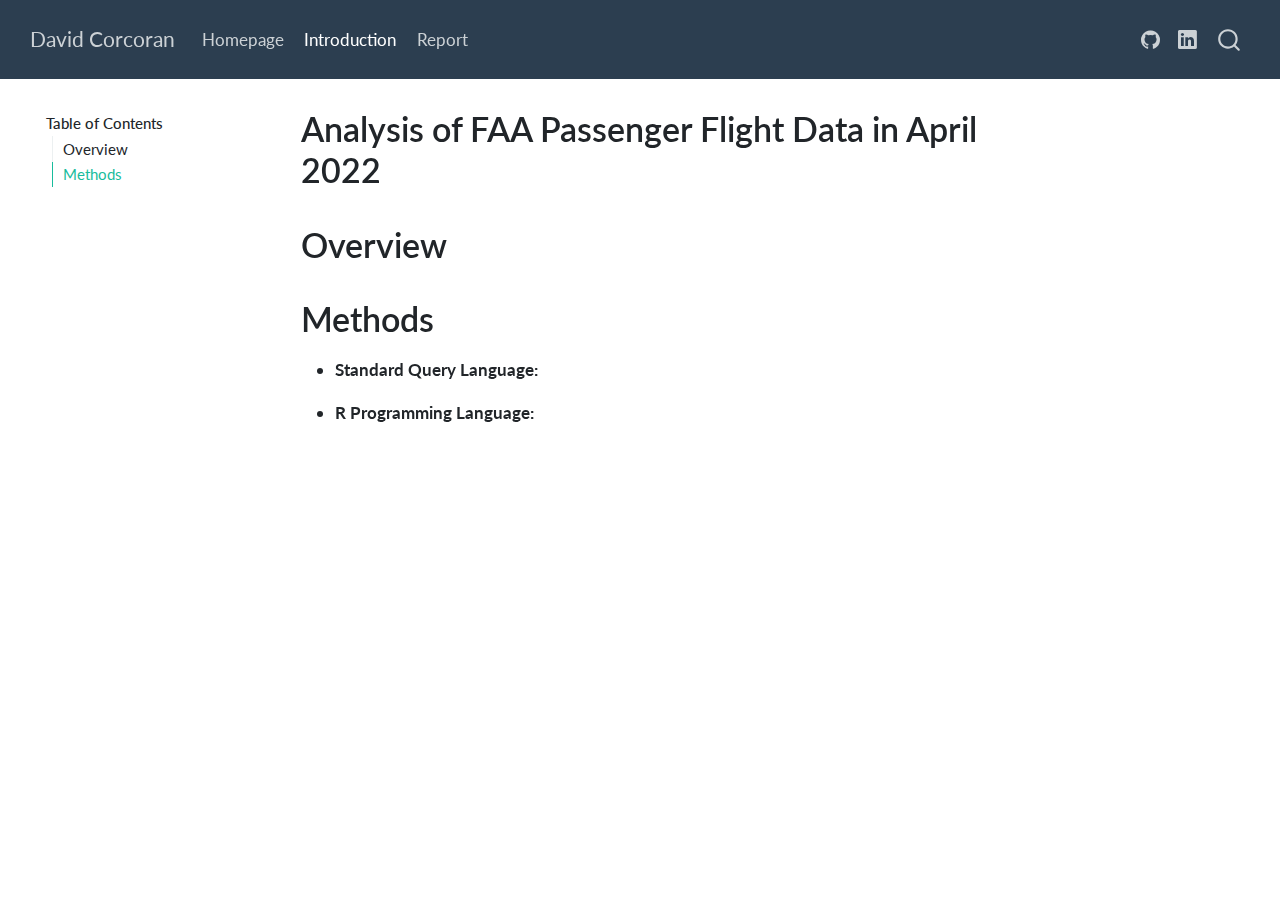
==== 6300-Project/index.html @ 446bc96a "initialize" ====
<!DOCTYPE html>
<html xmlns="http://www.w3.org/1999/xhtml" lang="en" xml:lang="en"><head>

<meta charset="utf-8">
<meta name="generator" content="quarto-1.5.54">

<meta name="viewport" content="width=device-width, initial-scale=1.0, user-scalable=yes">


<title>Analysis of FAA Passenger Flight Data in April 2022 – David Corcoran</title>
<style>
code{white-space: pre-wrap;}
span.smallcaps{font-variant: small-caps;}
div.columns{display: flex; gap: min(4vw, 1.5em);}
div.column{flex: auto; overflow-x: auto;}
div.hanging-indent{margin-left: 1.5em; text-indent: -1.5em;}
ul.task-list{list-style: none;}
ul.task-list li input[type="checkbox"] {
  width: 0.8em;
  margin: 0 0.8em 0.2em -1em; /* quarto-specific, see https://github.com/quarto-dev/quarto-cli/issues/4556 */ 
  vertical-align: middle;
}
</style>


<script src="site_libs/quarto-nav/quarto-nav.js"></script>
<script src="site_libs/quarto-nav/headroom.min.js"></script>
<script src="site_libs/clipboard/clipboard.min.js"></script>
<script src="site_libs/quarto-search/autocomplete.umd.js"></script>
<script src="site_libs/quarto-search/fuse.min.js"></script>
<script src="site_libs/quarto-search/quarto-search.js"></script>
<meta name="quarto:offset" content="./">
<script src="site_libs/quarto-html/quarto.js"></script>
<script src="site_libs/quarto-html/popper.min.js"></script>
<script src="site_libs/quarto-html/tippy.umd.min.js"></script>
<script src="site_libs/quarto-html/anchor.min.js"></script>
<link href="site_libs/quarto-html/tippy.css" rel="stylesheet">
<link href="site_libs/quarto-html/quarto-syntax-highlighting.css" rel="stylesheet" id="quarto-text-highlighting-styles">
<script src="site_libs/bootstrap/bootstrap.min.js"></script>
<link href="site_libs/bootstrap/bootstrap-icons.css" rel="stylesheet">
<link href="site_libs/bootstrap/bootstrap.min.css" rel="stylesheet" id="quarto-bootstrap" data-mode="light">
<script id="quarto-search-options" type="application/json">{
  "location": "navbar",
  "copy-button": false,
  "collapse-after": 3,
  "panel-placement": "end",
  "type": "overlay",
  "limit": 50,
  "keyboard-shortcut": [
    "f",
    "/",
    "s"
  ],
  "show-item-context": false,
  "language": {
    "search-no-results-text": "No results",
    "search-matching-documents-text": "matching documents",
    "search-copy-link-title": "Copy link to search",
    "search-hide-matches-text": "Hide additional matches",
    "search-more-match-text": "more match in this document",
    "search-more-matches-text": "more matches in this document",
    "search-clear-button-title": "Clear",
    "search-text-placeholder": "",
    "search-detached-cancel-button-title": "Cancel",
    "search-submit-button-title": "Submit",
    "search-label": "Search"
  }
}</script>


</head>

<body class="floating nav-fixed">

<div id="quarto-search-results"></div>
  <header id="quarto-header" class="headroom fixed-top">
    <nav class="navbar navbar-expand-lg " data-bs-theme="dark">
      <div class="navbar-container container-fluid">
      <div class="navbar-brand-container mx-auto">
    <a class="navbar-brand" href="./index.html">
    <span class="navbar-title">David Corcoran</span>
    </a>
  </div>
            <div id="quarto-search" class="" title="Search"></div>
          <button class="navbar-toggler" type="button" data-bs-toggle="collapse" data-bs-target="#navbarCollapse" aria-controls="navbarCollapse" role="menu" aria-expanded="false" aria-label="Toggle navigation" onclick="if (window.quartoToggleHeadroom) { window.quartoToggleHeadroom(); }">
  <span class="navbar-toggler-icon"></span>
</button>
          <div class="collapse navbar-collapse" id="navbarCollapse">
            <ul class="navbar-nav navbar-nav-scroll me-auto">
  <li class="nav-item">
    <a class="nav-link" href="https://corcoran.georgetown.domains/Homepage/index.html"> 
<span class="menu-text">Homepage</span></a>
  </li>  
  <li class="nav-item">
    <a class="nav-link active" href="./index.html" aria-current="page"> 
<span class="menu-text">Introduction</span></a>
  </li>  
  <li class="nav-item">
    <a class="nav-link" href="./report.html"> 
<span class="menu-text">Report</span></a>
  </li>  
</ul>
            <ul class="navbar-nav navbar-nav-scroll ms-auto">
  <li class="nav-item compact">
    <a class="nav-link" href="https://github.com/dcorcoran7"> <i class="bi bi-github" role="img" aria-label="GitHub">
</i> 
<span class="menu-text"></span></a>
  </li>  
  <li class="nav-item compact">
    <a class="nav-link" href="https://www.linkedin.com/in/david-corcoran-70677917a/"> <i class="bi bi-linkedin" role="img" aria-label="LinkedIn">
</i> 
<span class="menu-text"></span></a>
  </li>  
</ul>
          </div> <!-- /navcollapse -->
            <div class="quarto-navbar-tools">
</div>
      </div> <!-- /container-fluid -->
    </nav>
</header>
<!-- content -->
<div id="quarto-content" class="quarto-container page-columns page-rows-contents page-layout-article page-navbar">
<!-- sidebar -->
  <nav id="quarto-sidebar" class="sidebar collapse collapse-horizontal quarto-sidebar-collapse-item sidebar-navigation floating overflow-auto">
    <nav id="TOC" role="doc-toc" class="toc-active">
    <h2 id="toc-title">Table of Contents</h2>
   
  <ul>
  <li><a href="#overview" id="toc-overview" class="nav-link active" data-scroll-target="#overview">Overview</a></li>
  <li><a href="#methods" id="toc-methods" class="nav-link" data-scroll-target="#methods">Methods</a></li>
  </ul>
</nav>
</nav>
<div id="quarto-sidebar-glass" class="quarto-sidebar-collapse-item" data-bs-toggle="collapse" data-bs-target=".quarto-sidebar-collapse-item"></div>
<!-- margin-sidebar -->
    <div id="quarto-margin-sidebar" class="sidebar margin-sidebar zindex-bottom">
    </div>
<!-- main -->
<main class="content" id="quarto-document-content">

<header id="title-block-header" class="quarto-title-block default">
<div class="quarto-title">
<h1 class="title">Analysis of FAA Passenger Flight Data in April 2022</h1>
</div>



<div class="quarto-title-meta">

    
  
    
  </div>
  


</header>


<section id="overview" class="level1">
<h1>Overview</h1>
</section>
<section id="methods" class="level1">
<h1>Methods</h1>
<ul>
<li><p><strong>Standard Query Language:</strong></p></li>
<li><p><strong>R Programming Language:</strong></p></li>
</ul>


</section>

<a onclick="window.scrollTo(0, 0); return false;" role="button" id="quarto-back-to-top"><i class="bi bi-arrow-up"></i> Back to top</a></main> <!-- /main -->
<script id="quarto-html-after-body" type="application/javascript">
window.document.addEventListener("DOMContentLoaded", function (event) {
  const toggleBodyColorMode = (bsSheetEl) => {
    const mode = bsSheetEl.getAttribute("data-mode");
    const bodyEl = window.document.querySelector("body");
    if (mode === "dark") {
      bodyEl.classList.add("quarto-dark");
      bodyEl.classList.remove("quarto-light");
    } else {
      bodyEl.classList.add("quarto-light");
      bodyEl.classList.remove("quarto-dark");
    }
  }
  const toggleBodyColorPrimary = () => {
    const bsSheetEl = window.document.querySelector("link#quarto-bootstrap");
    if (bsSheetEl) {
      toggleBodyColorMode(bsSheetEl);
    }
  }
  toggleBodyColorPrimary();  
  const icon = "";
  const anchorJS = new window.AnchorJS();
  anchorJS.options = {
    placement: 'right',
    icon: icon
  };
  anchorJS.add('.anchored');
  const isCodeAnnotation = (el) => {
    for (const clz of el.classList) {
      if (clz.startsWith('code-annotation-')) {                     
        return true;
      }
    }
    return false;
  }
  const onCopySuccess = function(e) {
    // button target
    const button = e.trigger;
    // don't keep focus
    button.blur();
    // flash "checked"
    button.classList.add('code-copy-button-checked');
    var currentTitle = button.getAttribute("title");
    button.setAttribute("title", "Copied!");
    let tooltip;
    if (window.bootstrap) {
      button.setAttribute("data-bs-toggle", "tooltip");
      button.setAttribute("data-bs-placement", "left");
      button.setAttribute("data-bs-title", "Copied!");
      tooltip = new bootstrap.Tooltip(button, 
        { trigger: "manual", 
          customClass: "code-copy-button-tooltip",
          offset: [0, -8]});
      tooltip.show();    
    }
    setTimeout(function() {
      if (tooltip) {
        tooltip.hide();
        button.removeAttribute("data-bs-title");
        button.removeAttribute("data-bs-toggle");
        button.removeAttribute("data-bs-placement");
      }
      button.setAttribute("title", currentTitle);
      button.classList.remove('code-copy-button-checked');
    }, 1000);
    // clear code selection
    e.clearSelection();
  }
  const getTextToCopy = function(trigger) {
      const codeEl = trigger.previousElementSibling.cloneNode(true);
      for (const childEl of codeEl.children) {
        if (isCodeAnnotation(childEl)) {
          childEl.remove();
        }
      }
      return codeEl.innerText;
  }
  const clipboard = new window.ClipboardJS('.code-copy-button:not([data-in-quarto-modal])', {
    text: getTextToCopy
  });
  clipboard.on('success', onCopySuccess);
  if (window.document.getElementById('quarto-embedded-source-code-modal')) {
    // For code content inside modals, clipBoardJS needs to be initialized with a container option
    // TODO: Check when it could be a function (https://github.com/zenorocha/clipboard.js/issues/860)
    const clipboardModal = new window.ClipboardJS('.code-copy-button[data-in-quarto-modal]', {
      text: getTextToCopy,
      container: window.document.getElementById('quarto-embedded-source-code-modal')
    });
    clipboardModal.on('success', onCopySuccess);
  }
    var localhostRegex = new RegExp(/^(?:http|https):\/\/localhost\:?[0-9]*\//);
    var mailtoRegex = new RegExp(/^mailto:/);
      var filterRegex = new RegExp('/' + window.location.host + '/');
    var isInternal = (href) => {
        return filterRegex.test(href) || localhostRegex.test(href) || mailtoRegex.test(href);
    }
    // Inspect non-navigation links and adorn them if external
 	var links = window.document.querySelectorAll('a[href]:not(.nav-link):not(.navbar-brand):not(.toc-action):not(.sidebar-link):not(.sidebar-item-toggle):not(.pagination-link):not(.no-external):not([aria-hidden]):not(.dropdown-item):not(.quarto-navigation-tool):not(.about-link)');
    for (var i=0; i<links.length; i++) {
      const link = links[i];
      if (!isInternal(link.href)) {
        // undo the damage that might have been done by quarto-nav.js in the case of
        // links that we want to consider external
        if (link.dataset.originalHref !== undefined) {
          link.href = link.dataset.originalHref;
        }
      }
    }
  function tippyHover(el, contentFn, onTriggerFn, onUntriggerFn) {
    const config = {
      allowHTML: true,
      maxWidth: 500,
      delay: 100,
      arrow: false,
      appendTo: function(el) {
          return el.parentElement;
      },
      interactive: true,
      interactiveBorder: 10,
      theme: 'quarto',
      placement: 'bottom-start',
    };
    if (contentFn) {
      config.content = contentFn;
    }
    if (onTriggerFn) {
      config.onTrigger = onTriggerFn;
    }
    if (onUntriggerFn) {
      config.onUntrigger = onUntriggerFn;
    }
    window.tippy(el, config); 
  }
  const noterefs = window.document.querySelectorAll('a[role="doc-noteref"]');
  for (var i=0; i<noterefs.length; i++) {
    const ref = noterefs[i];
    tippyHover(ref, function() {
      // use id or data attribute instead here
      let href = ref.getAttribute('data-footnote-href') || ref.getAttribute('href');
      try { href = new URL(href).hash; } catch {}
      const id = href.replace(/^#\/?/, "");
      const note = window.document.getElementById(id);
      if (note) {
        return note.innerHTML;
      } else {
        return "";
      }
    });
  }
  const xrefs = window.document.querySelectorAll('a.quarto-xref');
  const processXRef = (id, note) => {
    // Strip column container classes
    const stripColumnClz = (el) => {
      el.classList.remove("page-full", "page-columns");
      if (el.children) {
        for (const child of el.children) {
          stripColumnClz(child);
        }
      }
    }
    stripColumnClz(note)
    if (id === null || id.startsWith('sec-')) {
      // Special case sections, only their first couple elements
      const container = document.createElement("div");
      if (note.children && note.children.length > 2) {
        container.appendChild(note.children[0].cloneNode(true));
        for (let i = 1; i < note.children.length; i++) {
          const child = note.children[i];
          if (child.tagName === "P" && child.innerText === "") {
            continue;
          } else {
            container.appendChild(child.cloneNode(true));
            break;
          }
        }
        if (window.Quarto?.typesetMath) {
          window.Quarto.typesetMath(container);
        }
        return container.innerHTML
      } else {
        if (window.Quarto?.typesetMath) {
          window.Quarto.typesetMath(note);
        }
        return note.innerHTML;
      }
    } else {
      // Remove any anchor links if they are present
      const anchorLink = note.querySelector('a.anchorjs-link');
      if (anchorLink) {
        anchorLink.remove();
      }
      if (window.Quarto?.typesetMath) {
        window.Quarto.typesetMath(note);
      }
      // TODO in 1.5, we should make sure this works without a callout special case
      if (note.classList.contains("callout")) {
        return note.outerHTML;
      } else {
        return note.innerHTML;
      }
    }
  }
  for (var i=0; i<xrefs.length; i++) {
    const xref = xrefs[i];
    tippyHover(xref, undefined, function(instance) {
      instance.disable();
      let url = xref.getAttribute('href');
      let hash = undefined; 
      if (url.startsWith('#')) {
        hash = url;
      } else {
        try { hash = new URL(url).hash; } catch {}
      }
      if (hash) {
        const id = hash.replace(/^#\/?/, "");
        const note = window.document.getElementById(id);
        if (note !== null) {
          try {
            const html = processXRef(id, note.cloneNode(true));
            instance.setContent(html);
          } finally {
            instance.enable();
            instance.show();
          }
        } else {
          // See if we can fetch this
          fetch(url.split('#')[0])
          .then(res => res.text())
          .then(html => {
            const parser = new DOMParser();
            const htmlDoc = parser.parseFromString(html, "text/html");
            const note = htmlDoc.getElementById(id);
            if (note !== null) {
              const html = processXRef(id, note);
              instance.setContent(html);
            } 
          }).finally(() => {
            instance.enable();
            instance.show();
          });
        }
      } else {
        // See if we can fetch a full url (with no hash to target)
        // This is a special case and we should probably do some content thinning / targeting
        fetch(url)
        .then(res => res.text())
        .then(html => {
          const parser = new DOMParser();
          const htmlDoc = parser.parseFromString(html, "text/html");
          const note = htmlDoc.querySelector('main.content');
          if (note !== null) {
            // This should only happen for chapter cross references
            // (since there is no id in the URL)
            // remove the first header
            if (note.children.length > 0 && note.children[0].tagName === "HEADER") {
              note.children[0].remove();
            }
            const html = processXRef(null, note);
            instance.setContent(html);
          } 
        }).finally(() => {
          instance.enable();
          instance.show();
        });
      }
    }, function(instance) {
    });
  }
      let selectedAnnoteEl;
      const selectorForAnnotation = ( cell, annotation) => {
        let cellAttr = 'data-code-cell="' + cell + '"';
        let lineAttr = 'data-code-annotation="' +  annotation + '"';
        const selector = 'span[' + cellAttr + '][' + lineAttr + ']';
        return selector;
      }
      const selectCodeLines = (annoteEl) => {
        const doc = window.document;
        const targetCell = annoteEl.getAttribute("data-target-cell");
        const targetAnnotation = annoteEl.getAttribute("data-target-annotation");
        const annoteSpan = window.document.querySelector(selectorForAnnotation(targetCell, targetAnnotation));
        const lines = annoteSpan.getAttribute("data-code-lines").split(",");
        const lineIds = lines.map((line) => {
          return targetCell + "-" + line;
        })
        let top = null;
        let height = null;
        let parent = null;
        if (lineIds.length > 0) {
            //compute the position of the single el (top and bottom and make a div)
            const el = window.document.getElementById(lineIds[0]);
            top = el.offsetTop;
            height = el.offsetHeight;
            parent = el.parentElement.parentElement;
          if (lineIds.length > 1) {
            const lastEl = window.document.getElementById(lineIds[lineIds.length - 1]);
            const bottom = lastEl.offsetTop + lastEl.offsetHeight;
            height = bottom - top;
          }
          if (top !== null && height !== null && parent !== null) {
            // cook up a div (if necessary) and position it 
            let div = window.document.getElementById("code-annotation-line-highlight");
            if (div === null) {
              div = window.document.createElement("div");
              div.setAttribute("id", "code-annotation-line-highlight");
              div.style.position = 'absolute';
              parent.appendChild(div);
            }
            div.style.top = top - 2 + "px";
            div.style.height = height + 4 + "px";
            div.style.left = 0;
            let gutterDiv = window.document.getElementById("code-annotation-line-highlight-gutter");
            if (gutterDiv === null) {
              gutterDiv = window.document.createElement("div");
              gutterDiv.setAttribute("id", "code-annotation-line-highlight-gutter");
              gutterDiv.style.position = 'absolute';
              const codeCell = window.document.getElementById(targetCell);
              const gutter = codeCell.querySelector('.code-annotation-gutter');
              gutter.appendChild(gutterDiv);
            }
            gutterDiv.style.top = top - 2 + "px";
            gutterDiv.style.height = height + 4 + "px";
          }
          selectedAnnoteEl = annoteEl;
        }
      };
      const unselectCodeLines = () => {
        const elementsIds = ["code-annotation-line-highlight", "code-annotation-line-highlight-gutter"];
        elementsIds.forEach((elId) => {
          const div = window.document.getElementById(elId);
          if (div) {
            div.remove();
          }
        });
        selectedAnnoteEl = undefined;
      };
        // Handle positioning of the toggle
    window.addEventListener(
      "resize",
      throttle(() => {
        elRect = undefined;
        if (selectedAnnoteEl) {
          selectCodeLines(selectedAnnoteEl);
        }
      }, 10)
    );
    function throttle(fn, ms) {
    let throttle = false;
    let timer;
      return (...args) => {
        if(!throttle) { // first call gets through
            fn.apply(this, args);
            throttle = true;
        } else { // all the others get throttled
            if(timer) clearTimeout(timer); // cancel #2
            timer = setTimeout(() => {
              fn.apply(this, args);
              timer = throttle = false;
            }, ms);
        }
      };
    }
      // Attach click handler to the DT
      const annoteDls = window.document.querySelectorAll('dt[data-target-cell]');
      for (const annoteDlNode of annoteDls) {
        annoteDlNode.addEventListener('click', (event) => {
          const clickedEl = event.target;
          if (clickedEl !== selectedAnnoteEl) {
            unselectCodeLines();
            const activeEl = window.document.querySelector('dt[data-target-cell].code-annotation-active');
            if (activeEl) {
              activeEl.classList.remove('code-annotation-active');
            }
            selectCodeLines(clickedEl);
            clickedEl.classList.add('code-annotation-active');
          } else {
            // Unselect the line
            unselectCodeLines();
            clickedEl.classList.remove('code-annotation-active');
          }
        });
      }
  const findCites = (el) => {
    const parentEl = el.parentElement;
    if (parentEl) {
      const cites = parentEl.dataset.cites;
      if (cites) {
        return {
          el,
          cites: cites.split(' ')
        };
      } else {
        return findCites(el.parentElement)
      }
    } else {
      return undefined;
    }
  };
  var bibliorefs = window.document.querySelectorAll('a[role="doc-biblioref"]');
  for (var i=0; i<bibliorefs.length; i++) {
    const ref = bibliorefs[i];
    const citeInfo = findCites(ref);
    if (citeInfo) {
      tippyHover(citeInfo.el, function() {
        var popup = window.document.createElement('div');
        citeInfo.cites.forEach(function(cite) {
          var citeDiv = window.document.createElement('div');
          citeDiv.classList.add('hanging-indent');
          citeDiv.classList.add('csl-entry');
          var biblioDiv = window.document.getElementById('ref-' + cite);
          if (biblioDiv) {
            citeDiv.innerHTML = biblioDiv.innerHTML;
          }
          popup.appendChild(citeDiv);
        });
        return popup.innerHTML;
      });
    }
  }
});
</script>
</div> <!-- /content -->




</body></html>
---- 6300-Project/site_libs/quarto-html/tippy.css ----
.tippy-box[data-animation=fade][data-state=hidden]{opacity:0}[data-tippy-root]{max-width:calc(100vw - 10px)}.tippy-box{position:relative;background-color:#333;color:#fff;border-radius:4px;font-size:14px;line-height:1.4;white-space:normal;outline:0;transition-property:transform,visibility,opacity}.tippy-box[data-placement^=top]>.tippy-arrow{bottom:0}.tippy-box[data-placement^=top]>.tippy-arrow:before{bottom:-7px;left:0;border-width:8px 8px 0;border-top-color:initial;transform-origin:center top}.tippy-box[data-placement^=bottom]>.tippy-arrow{top:0}.tippy-box[data-placement^=bottom]>.tippy-arrow:before{top:-7px;left:0;border-width:0 8px 8px;border-bottom-color:initial;transform-origin:center bottom}.tippy-box[data-placement^=left]>.tippy-arrow{right:0}.tippy-box[data-placement^=left]>.tippy-arrow:before{border-width:8px 0 8px 8px;border-left-color:initial;right:-7px;transform-origin:center left}.tippy-box[data-placement^=right]>.tippy-arrow{left:0}.tippy-box[data-placement^=right]>.tippy-arrow:before{left:-7px;border-width:8px 8px 8px 0;border-right-color:initial;transform-origin:center right}.tippy-box[data-inertia][data-state=visible]{transition-timing-function:cubic-bezier(.54,1.5,.38,1.11)}.tippy-arrow{width:16px;height:16px;color:#333}.tippy-arrow:before{content:"";position:absolute;border-color:transparent;border-style:solid}.tippy-content{position:relative;padding:5px 9px;z-index:1}
---- 6300-Project/site_libs/quarto-html/quarto-syntax-highlighting.css ----
/* quarto syntax highlight colors */
:root {
  --quarto-hl-ot-color: #003B4F;
  --quarto-hl-at-color: #657422;
  --quarto-hl-ss-color: #20794D;
  --quarto-hl-an-color: #5E5E5E;
  --quarto-hl-fu-color: #4758AB;
  --quarto-hl-st-color: #20794D;
  --quarto-hl-cf-color: #003B4F;
  --quarto-hl-op-color: #5E5E5E;
  --quarto-hl-er-color: #AD0000;
  --quarto-hl-bn-color: #AD0000;
  --quarto-hl-al-color: #AD0000;
  --quarto-hl-va-color: #111111;
  --quarto-hl-bu-color: inherit;
  --quarto-hl-ex-color: inherit;
  --quarto-hl-pp-color: #AD0000;
  --quarto-hl-in-color: #5E5E5E;
  --quarto-hl-vs-color: #20794D;
  --quarto-hl-wa-color: #5E5E5E;
  --quarto-hl-do-color: #5E5E5E;
  --quarto-hl-im-color: #00769E;
  --quarto-hl-ch-color: #20794D;
  --quarto-hl-dt-color: #AD0000;
  --quarto-hl-fl-color: #AD0000;
  --quarto-hl-co-color: #5E5E5E;
  --quarto-hl-cv-color: #5E5E5E;
  --quarto-hl-cn-color: #8f5902;
  --quarto-hl-sc-color: #5E5E5E;
  --quarto-hl-dv-color: #AD0000;
  --quarto-hl-kw-color: #003B4F;
}

/* other quarto variables */
:root {
  --quarto-font-monospace: SFMono-Regular, Menlo, Monaco, Consolas, "Liberation Mono", "Courier New", monospace;
}

pre > code.sourceCode > span {
  color: #003B4F;
}

code span {
  color: #003B4F;
}

code.sourceCode > span {
  color: #003B4F;
}

div.sourceCode,
div.sourceCode pre.sourceCode {
  color: #003B4F;
}

code span.ot {
  color: #003B4F;
  font-style: inherit;
}

code span.at {
  color: #657422;
  font-style: inherit;
}

code span.ss {
  color: #20794D;
  font-style: inherit;
}

code span.an {
  color: #5E5E5E;
  font-style: inherit;
}

code span.fu {
  color: #4758AB;
  font-style: inherit;
}

code span.st {
  color: #20794D;
  font-style: inherit;
}

code span.cf {
  color: #003B4F;
  font-weight: bold;
  font-style: inherit;
}

code span.op {
  color: #5E5E5E;
  font-style: inherit;
}

code span.er {
  color: #AD0000;
  font-style: inherit;
}

code span.bn {
  color: #AD0000;
  font-style: inherit;
}

code span.al {
  color: #AD0000;
  font-style: inherit;
}

code span.va {
  color: #111111;
  font-style: inherit;
}

code span.bu {
  font-style: inherit;
}

code span.ex {
  font-style: inherit;
}

code span.pp {
  color: #AD0000;
  font-style: inherit;
}

code span.in {
  color: #5E5E5E;
  font-style: inherit;
}

code span.vs {
  color: #20794D;
  font-style: inherit;
}

code span.wa {
  color: #5E5E5E;
  font-style: italic;
}

code span.do {
  color: #5E5E5E;
  font-style: italic;
}

code span.im {
  color: #00769E;
  font-style: inherit;
}

code span.ch {
  color: #20794D;
  font-style: inherit;
}

code span.dt {
  color: #AD0000;
  font-style: inherit;
}

code span.fl {
  color: #AD0000;
  font-style: inherit;
}

code span.co {
  color: #5E5E5E;
  font-style: inherit;
}

code span.cv {
  color: #5E5E5E;
  font-style: italic;
}

code span.cn {
  color: #8f5902;
  font-style: inherit;
}

code span.sc {
  color: #5E5E5E;
  font-style: inherit;
}

code span.dv {
  color: #AD0000;
  font-style: inherit;
}

code span.kw {
  color: #003B4F;
  font-weight: bold;
  font-style: inherit;
}

.prevent-inlining {
  content: "</";
}

/*# sourceMappingURL=debc5d5d77c3f9108843748ff7464032.css.map */
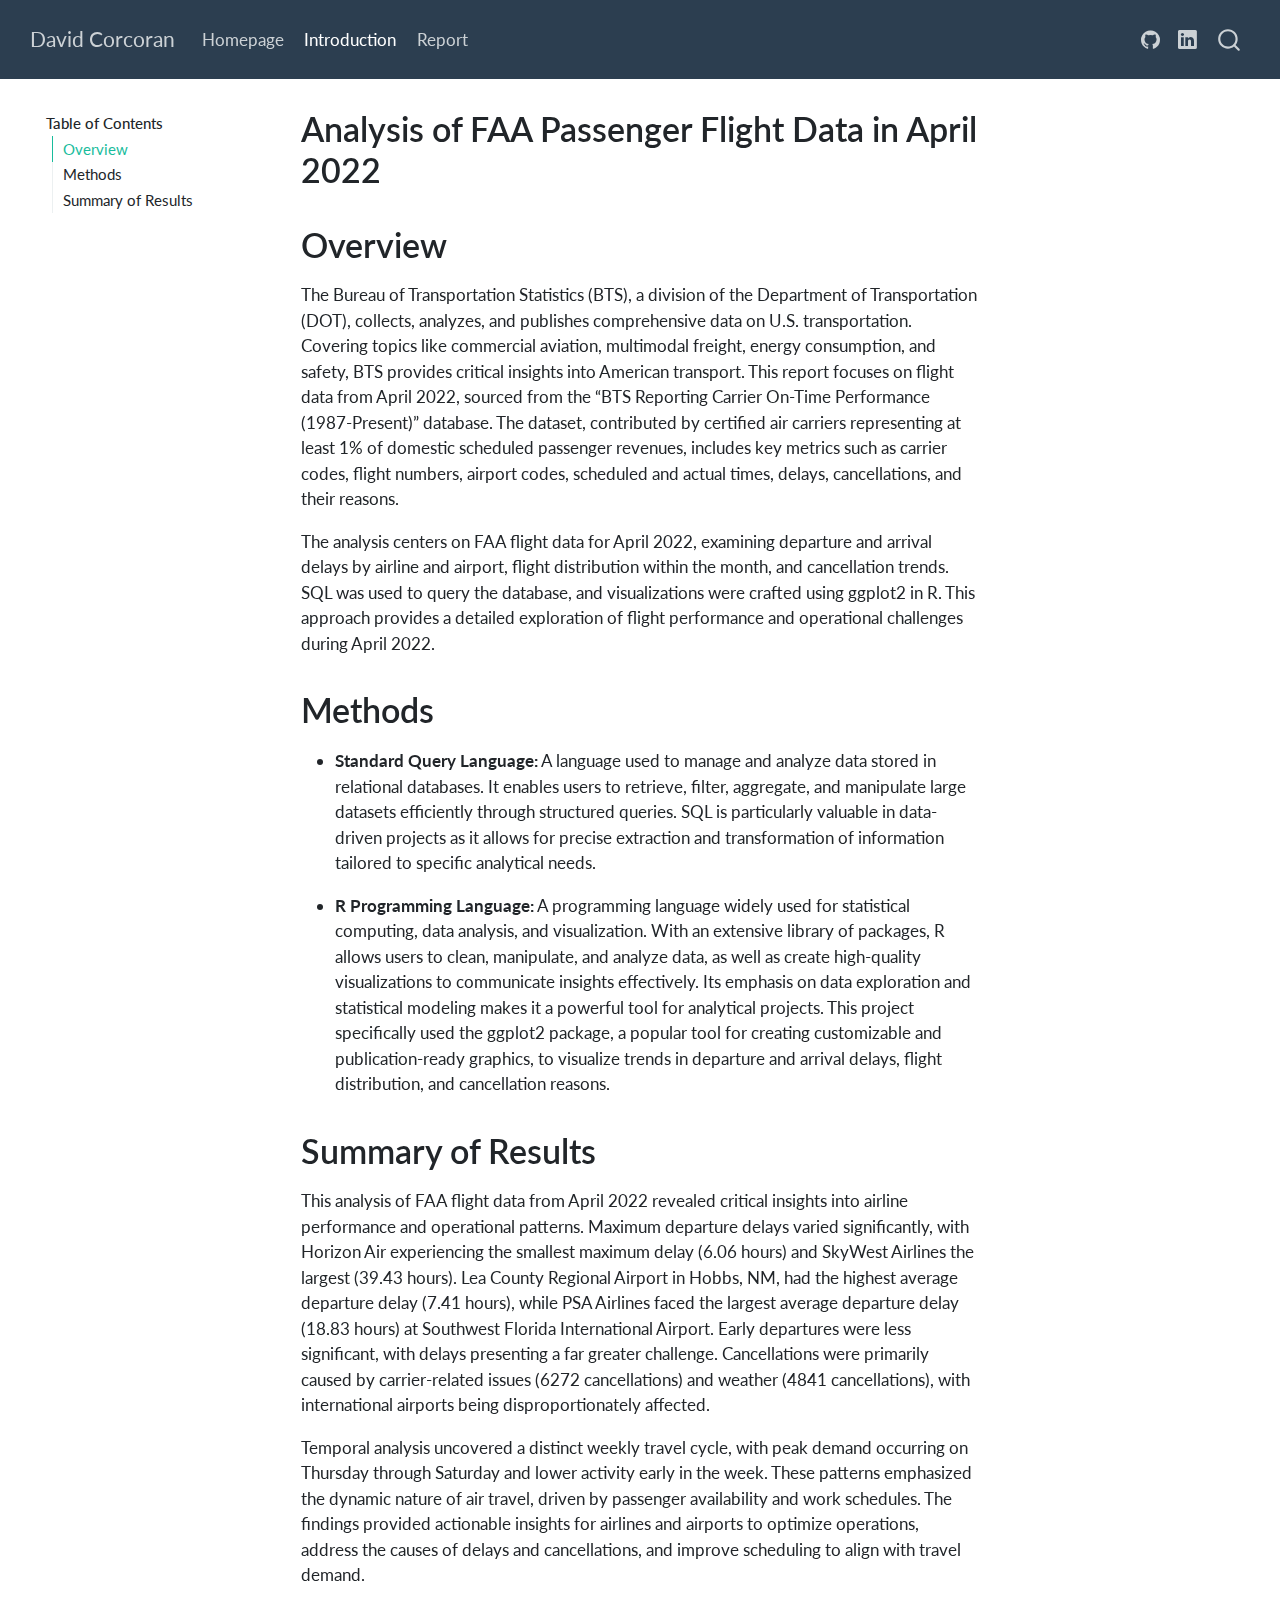
==== commit ca93befe: "Changed Title Page" ====
--- a/6300-Project/index.html
+++ b/6300-Project/index.html
@@ -2,7 +2,7 @@
 <html xmlns="http://www.w3.org/1999/xhtml" lang="en" xml:lang="en"><head>
 
 <meta charset="utf-8">
-<meta name="generator" content="quarto-1.5.54">
+<meta name="generator" content="quarto-1.6.39">
 
 <meta name="viewport" content="width=device-width, initial-scale=1.0, user-scalable=yes">
 
@@ -35,10 +35,10 @@
 <script src="site_libs/quarto-html/tippy.umd.min.js"></script>
 <script src="site_libs/quarto-html/anchor.min.js"></script>
 <link href="site_libs/quarto-html/tippy.css" rel="stylesheet">
-<link href="site_libs/quarto-html/quarto-syntax-highlighting.css" rel="stylesheet" id="quarto-text-highlighting-styles">
+<link href="site_libs/quarto-html/quarto-syntax-highlighting-e26003cea8cd680ca0c55a263523d882.css" rel="stylesheet" id="quarto-text-highlighting-styles">
 <script src="site_libs/bootstrap/bootstrap.min.js"></script>
 <link href="site_libs/bootstrap/bootstrap-icons.css" rel="stylesheet">
-<link href="site_libs/bootstrap/bootstrap.min.css" rel="stylesheet" id="quarto-bootstrap" data-mode="light">
+<link href="site_libs/bootstrap/bootstrap-f3c2ea88cadbcfb37ba28ffa2c97cfc1.min.css" rel="stylesheet" append-hash="true" id="quarto-bootstrap" data-mode="light">
 <script id="quarto-search-options" type="application/json">{
   "location": "navbar",
   "copy-button": false,
@@ -128,6 +128,7 @@
   <ul>
   <li><a href="#overview" id="toc-overview" class="nav-link active" data-scroll-target="#overview">Overview</a></li>
   <li><a href="#methods" id="toc-methods" class="nav-link" data-scroll-target="#methods">Methods</a></li>
+  <li><a href="#summary-of-results" id="toc-summary-of-results" class="nav-link" data-scroll-target="#summary-of-results">Summary of Results</a></li>
   </ul>
 </nav>
 </nav>
@@ -159,13 +160,20 @@
 
 <section id="overview" class="level1">
 <h1>Overview</h1>
+<p>The Bureau of Transportation Statistics (BTS), a division of the Department of Transportation (DOT), collects, analyzes, and publishes comprehensive data on U.S. transportation. Covering topics like commercial aviation, multimodal freight, energy consumption, and safety, BTS provides critical insights into American transport. This report focuses on flight data from April 2022, sourced from the “BTS Reporting Carrier On-Time Performance (1987-Present)” database. The dataset, contributed by certified air carriers representing at least 1% of domestic scheduled passenger revenues, includes key metrics such as carrier codes, flight numbers, airport codes, scheduled and actual times, delays, cancellations, and their reasons.</p>
+<p>The analysis centers on FAA flight data for April 2022, examining departure and arrival delays by airline and airport, flight distribution within the month, and cancellation trends. SQL was used to query the database, and visualizations were crafted using ggplot2 in R. This approach provides a detailed exploration of flight performance and operational challenges during April 2022.</p>
 </section>
 <section id="methods" class="level1">
 <h1>Methods</h1>
 <ul>
-<li><p><strong>Standard Query Language:</strong></p></li>
-<li><p><strong>R Programming Language:</strong></p></li>
+<li><p><strong>Standard Query Language:</strong> A language used to manage and analyze data stored in relational databases. It enables users to retrieve, filter, aggregate, and manipulate large datasets efficiently through structured queries. SQL is particularly valuable in data-driven projects as it allows for precise extraction and transformation of information tailored to specific analytical needs.</p></li>
+<li><p><strong>R Programming Language:</strong> A programming language widely used for statistical computing, data analysis, and visualization. With an extensive library of packages, R allows users to clean, manipulate, and analyze data, as well as create high-quality visualizations to communicate insights effectively. Its emphasis on data exploration and statistical modeling makes it a powerful tool for analytical projects. This project specifically used the ggplot2 package, a popular tool for creating customizable and publication-ready graphics, to visualize trends in departure and arrival delays, flight distribution, and cancellation reasons.</p></li>
 </ul>
+</section>
+<section id="summary-of-results" class="level1">
+<h1>Summary of Results</h1>
+<p>This analysis of FAA flight data from April 2022 revealed critical insights into airline performance and operational patterns. Maximum departure delays varied significantly, with Horizon Air experiencing the smallest maximum delay (6.06 hours) and SkyWest Airlines the largest (39.43 hours). Lea County Regional Airport in Hobbs, NM, had the highest average departure delay (7.41 hours), while PSA Airlines faced the largest average departure delay (18.83 hours) at Southwest Florida International Airport. Early departures were less significant, with delays presenting a far greater challenge. Cancellations were primarily caused by carrier-related issues (6272 cancellations) and weather (4841 cancellations), with international airports being disproportionately affected.</p>
+<p>Temporal analysis uncovered a distinct weekly travel cycle, with peak demand occurring on Thursday through Saturday and lower activity early in the week. These patterns emphasized the dynamic nature of air travel, driven by passenger availability and work schedules. The findings provided actionable insights for airlines and airports to optimize operations, address the causes of delays and cancellations, and improve scheduling to align with travel demand.</p>
 
 
 </section>
@@ -253,8 +261,6 @@
   });
   clipboard.on('success', onCopySuccess);
   if (window.document.getElementById('quarto-embedded-source-code-modal')) {
-    // For code content inside modals, clipBoardJS needs to be initialized with a container option
-    // TODO: Check when it could be a function (https://github.com/zenorocha/clipboard.js/issues/860)
     const clipboardModal = new window.ClipboardJS('.code-copy-button[data-in-quarto-modal]', {
       text: getTextToCopy,
       container: window.document.getElementById('quarto-embedded-source-code-modal')
@@ -365,7 +371,6 @@
       if (window.Quarto?.typesetMath) {
         window.Quarto.typesetMath(note);
       }
-      // TODO in 1.5, we should make sure this works without a callout special case
       if (note.classList.contains("callout")) {
         return note.outerHTML;
       } else {
--- a/6300-Project/site_libs/quarto-html/quarto-syntax-highlighting-e26003cea8cd680ca0c55a263523d882.css
+++ b/6300-Project/site_libs/quarto-html/quarto-syntax-highlighting-e26003cea8cd680ca0c55a263523d882.css
@@ -0,0 +1,205 @@
+/* quarto syntax highlight colors */
+:root {
+  --quarto-hl-ot-color: #003B4F;
+  --quarto-hl-at-color: #657422;
+  --quarto-hl-ss-color: #20794D;
+  --quarto-hl-an-color: #5E5E5E;
+  --quarto-hl-fu-color: #4758AB;
+  --quarto-hl-st-color: #20794D;
+  --quarto-hl-cf-color: #003B4F;
+  --quarto-hl-op-color: #5E5E5E;
+  --quarto-hl-er-color: #AD0000;
+  --quarto-hl-bn-color: #AD0000;
+  --quarto-hl-al-color: #AD0000;
+  --quarto-hl-va-color: #111111;
+  --quarto-hl-bu-color: inherit;
+  --quarto-hl-ex-color: inherit;
+  --quarto-hl-pp-color: #AD0000;
+  --quarto-hl-in-color: #5E5E5E;
+  --quarto-hl-vs-color: #20794D;
+  --quarto-hl-wa-color: #5E5E5E;
+  --quarto-hl-do-color: #5E5E5E;
+  --quarto-hl-im-color: #00769E;
+  --quarto-hl-ch-color: #20794D;
+  --quarto-hl-dt-color: #AD0000;
+  --quarto-hl-fl-color: #AD0000;
+  --quarto-hl-co-color: #5E5E5E;
+  --quarto-hl-cv-color: #5E5E5E;
+  --quarto-hl-cn-color: #8f5902;
+  --quarto-hl-sc-color: #5E5E5E;
+  --quarto-hl-dv-color: #AD0000;
+  --quarto-hl-kw-color: #003B4F;
+}
+
+/* other quarto variables */
+:root {
+  --quarto-font-monospace: SFMono-Regular, Menlo, Monaco, Consolas, "Liberation Mono", "Courier New", monospace;
+}
+
+pre > code.sourceCode > span {
+  color: #003B4F;
+}
+
+code span {
+  color: #003B4F;
+}
+
+code.sourceCode > span {
+  color: #003B4F;
+}
+
+div.sourceCode,
+div.sourceCode pre.sourceCode {
+  color: #003B4F;
+}
+
+code span.ot {
+  color: #003B4F;
+  font-style: inherit;
+}
+
+code span.at {
+  color: #657422;
+  font-style: inherit;
+}
+
+code span.ss {
+  color: #20794D;
+  font-style: inherit;
+}
+
+code span.an {
+  color: #5E5E5E;
+  font-style: inherit;
+}
+
+code span.fu {
+  color: #4758AB;
+  font-style: inherit;
+}
+
+code span.st {
+  color: #20794D;
+  font-style: inherit;
+}
+
+code span.cf {
+  color: #003B4F;
+  font-weight: bold;
+  font-style: inherit;
+}
+
+code span.op {
+  color: #5E5E5E;
+  font-style: inherit;
+}
+
+code span.er {
+  color: #AD0000;
+  font-style: inherit;
+}
+
+code span.bn {
+  color: #AD0000;
+  font-style: inherit;
+}
+
+code span.al {
+  color: #AD0000;
+  font-style: inherit;
+}
+
+code span.va {
+  color: #111111;
+  font-style: inherit;
+}
+
+code span.bu {
+  font-style: inherit;
+}
+
+code span.ex {
+  font-style: inherit;
+}
+
+code span.pp {
+  color: #AD0000;
+  font-style: inherit;
+}
+
+code span.in {
+  color: #5E5E5E;
+  font-style: inherit;
+}
+
+code span.vs {
+  color: #20794D;
+  font-style: inherit;
+}
+
+code span.wa {
+  color: #5E5E5E;
+  font-style: italic;
+}
+
+code span.do {
+  color: #5E5E5E;
+  font-style: italic;
+}
+
+code span.im {
+  color: #00769E;
+  font-style: inherit;
+}
+
+code span.ch {
+  color: #20794D;
+  font-style: inherit;
+}
+
+code span.dt {
+  color: #AD0000;
+  font-style: inherit;
+}
+
+code span.fl {
+  color: #AD0000;
+  font-style: inherit;
+}
+
+code span.co {
+  color: #5E5E5E;
+  font-style: inherit;
+}
+
+code span.cv {
+  color: #5E5E5E;
+  font-style: italic;
+}
+
+code span.cn {
+  color: #8f5902;
+  font-style: inherit;
+}
+
+code span.sc {
+  color: #5E5E5E;
+  font-style: inherit;
+}
+
+code span.dv {
+  color: #AD0000;
+  font-style: inherit;
+}
+
+code span.kw {
+  color: #003B4F;
+  font-weight: bold;
+  font-style: inherit;
+}
+
+.prevent-inlining {
+  content: "</";
+}
+
+/*# sourceMappingURL=e90e9ab646ea9b1aaa61e089606e0f97.css.map */
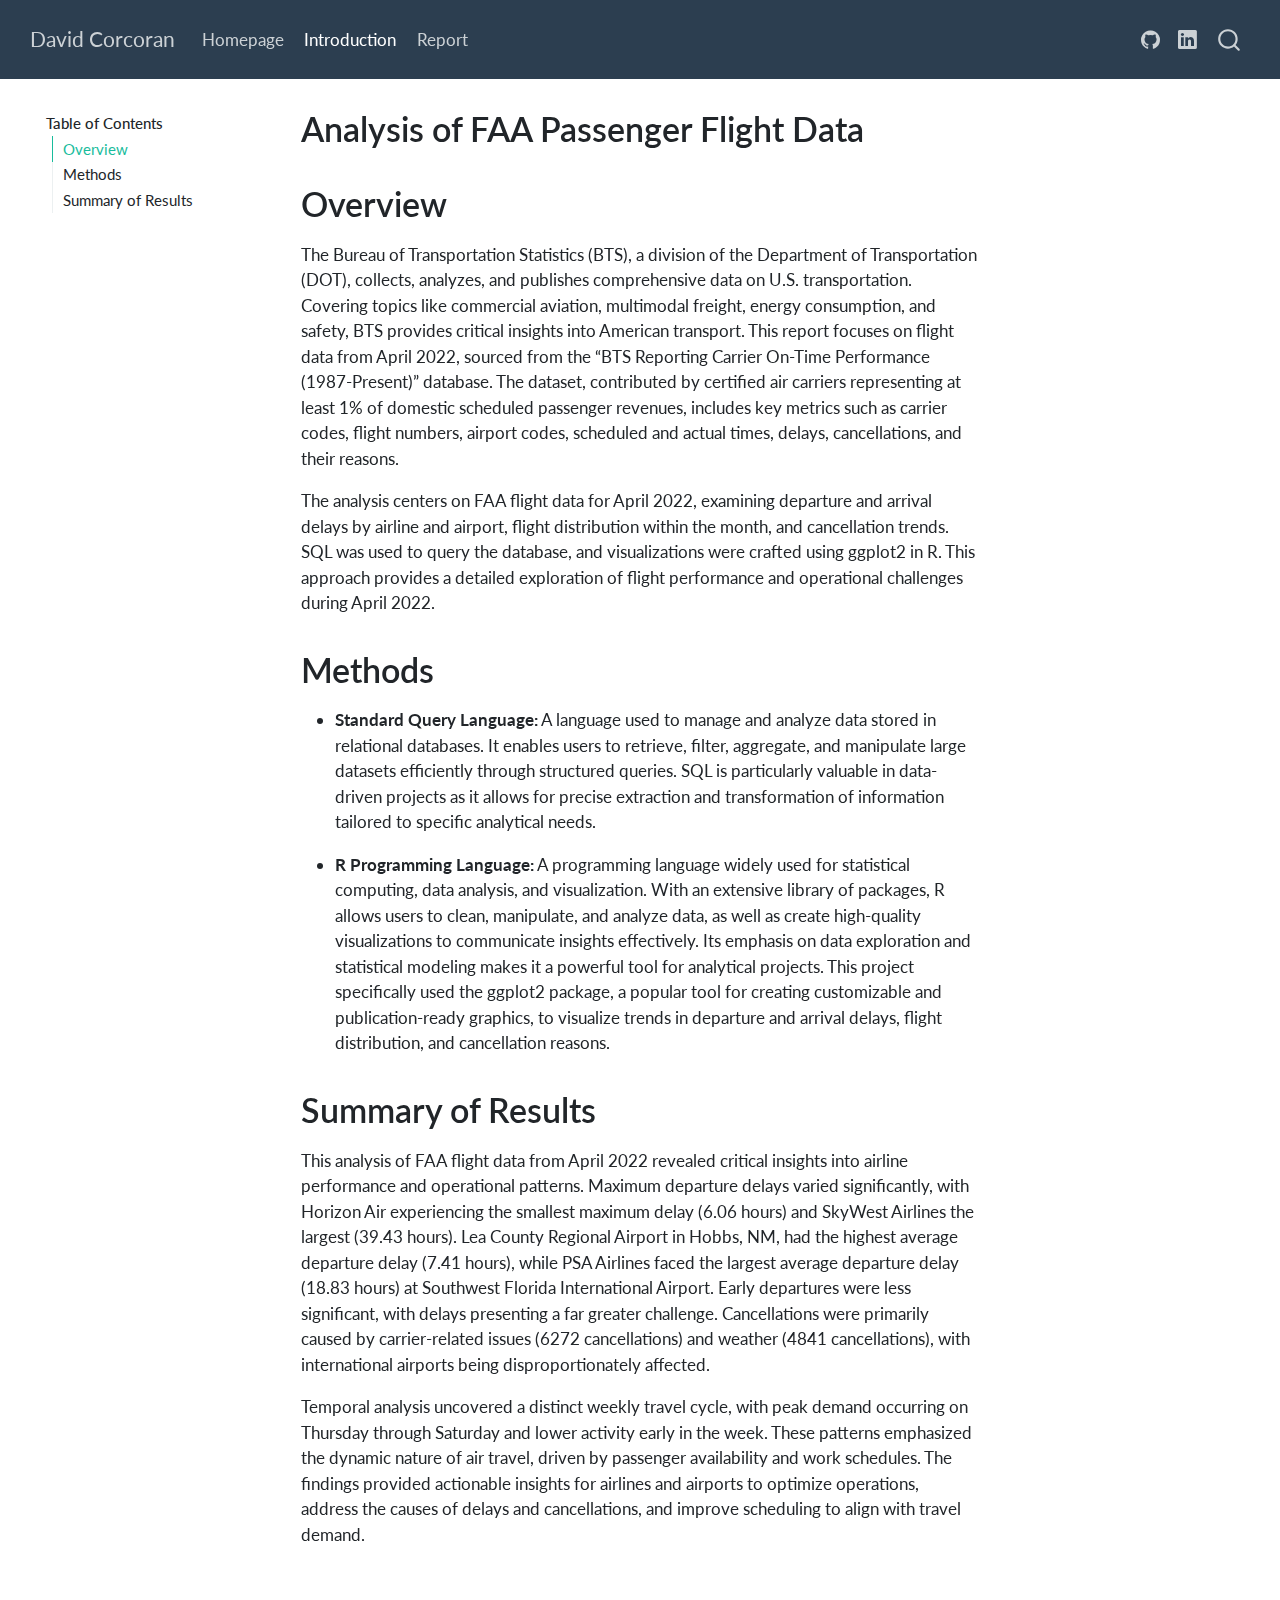
==== commit fc52475f: "Updated Page Width" ====
--- a/6300-Project/index.html
+++ b/6300-Project/index.html
@@ -7,7 +7,7 @@
 <meta name="viewport" content="width=device-width, initial-scale=1.0, user-scalable=yes">
 
 
-<title>Analysis of FAA Passenger Flight Data in April 2022 – David Corcoran</title>
+<title>Analysis of FAA Passenger Flight Data – David Corcoran</title>
 <style>
 code{white-space: pre-wrap;}
 span.smallcaps{font-variant: small-caps;}
@@ -141,7 +141,7 @@
 
 <header id="title-block-header" class="quarto-title-block default">
 <div class="quarto-title">
-<h1 class="title">Analysis of FAA Passenger Flight Data in April 2022</h1>
+<h1 class="title">Analysis of FAA Passenger Flight Data</h1>
 </div>
 
 
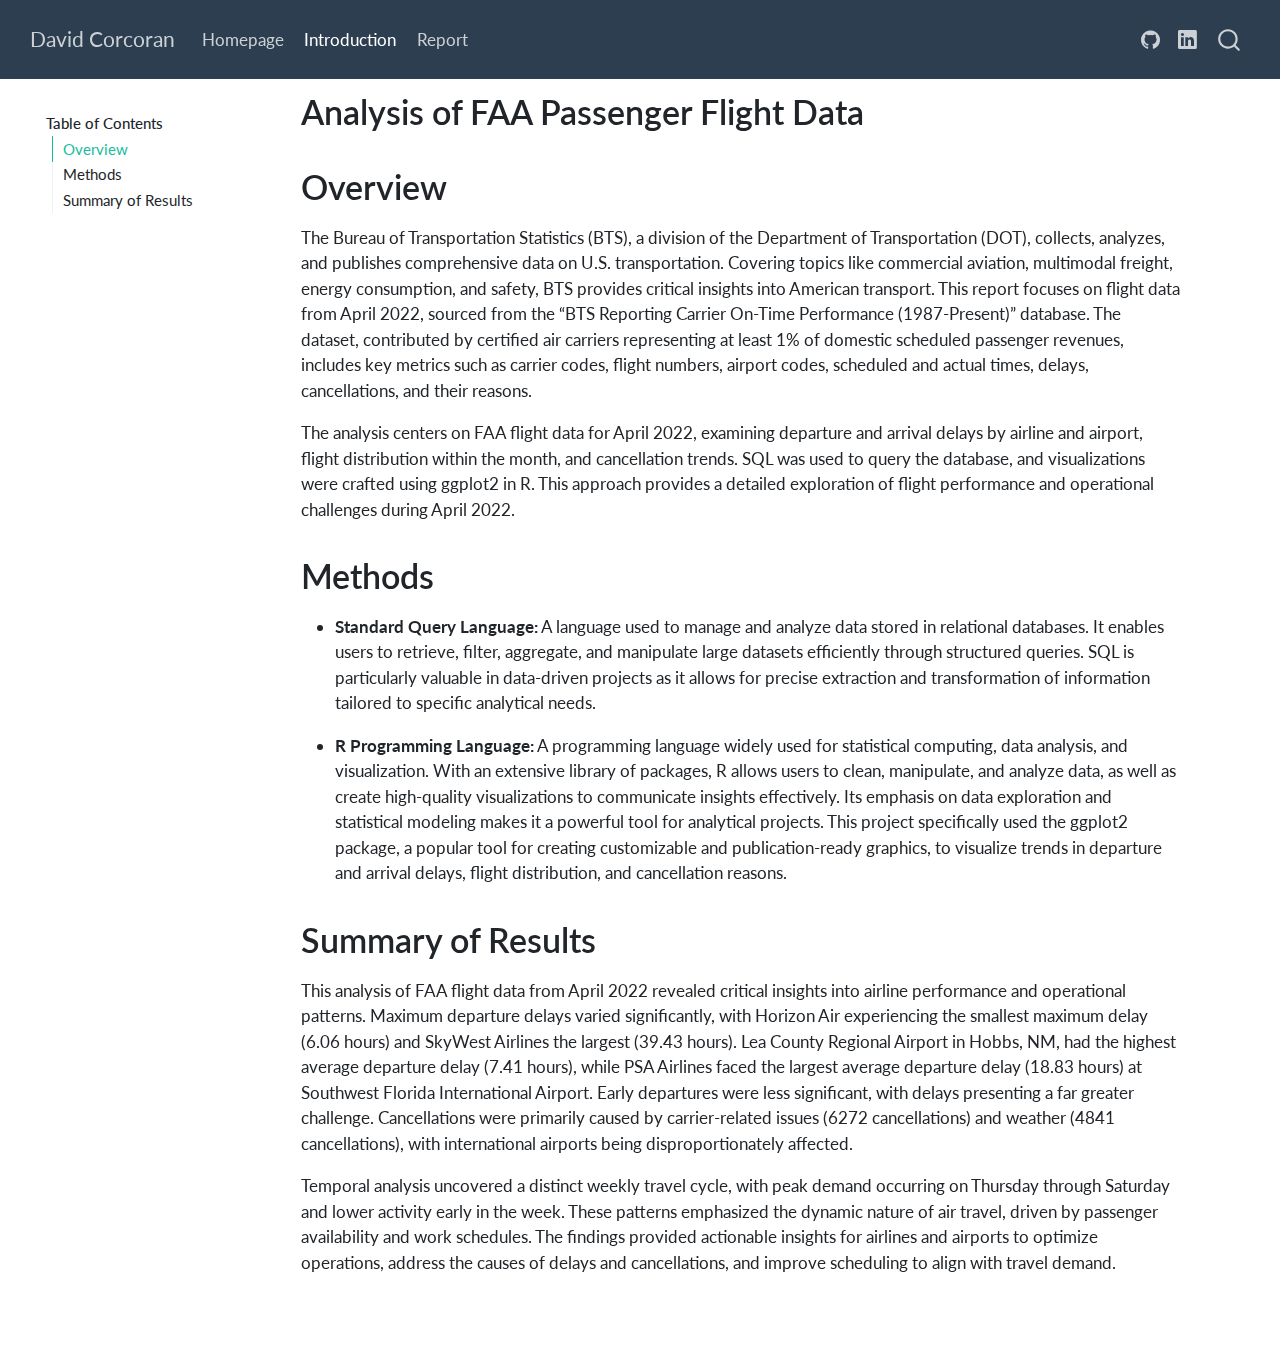
==== commit 8cdbd751: "#YL=@vCbOt+a" ====
--- a/6300-Project/index.html
+++ b/6300-Project/index.html
@@ -68,6 +68,7 @@
 }</script>
 
 
+<link rel="stylesheet" href="stylesheets/styles.css">
 </head>
 
 <body class="floating nav-fixed">
--- a/6300-Project/stylesheets/styles.css
+++ b/6300-Project/stylesheets/styles.css
@@ -0,0 +1,7 @@
+@media (min-width: 769px) {
+    .content {
+      width: 130%;
+      max-width: 1500px;
+      margin: 0 auto;
+    }
+  }